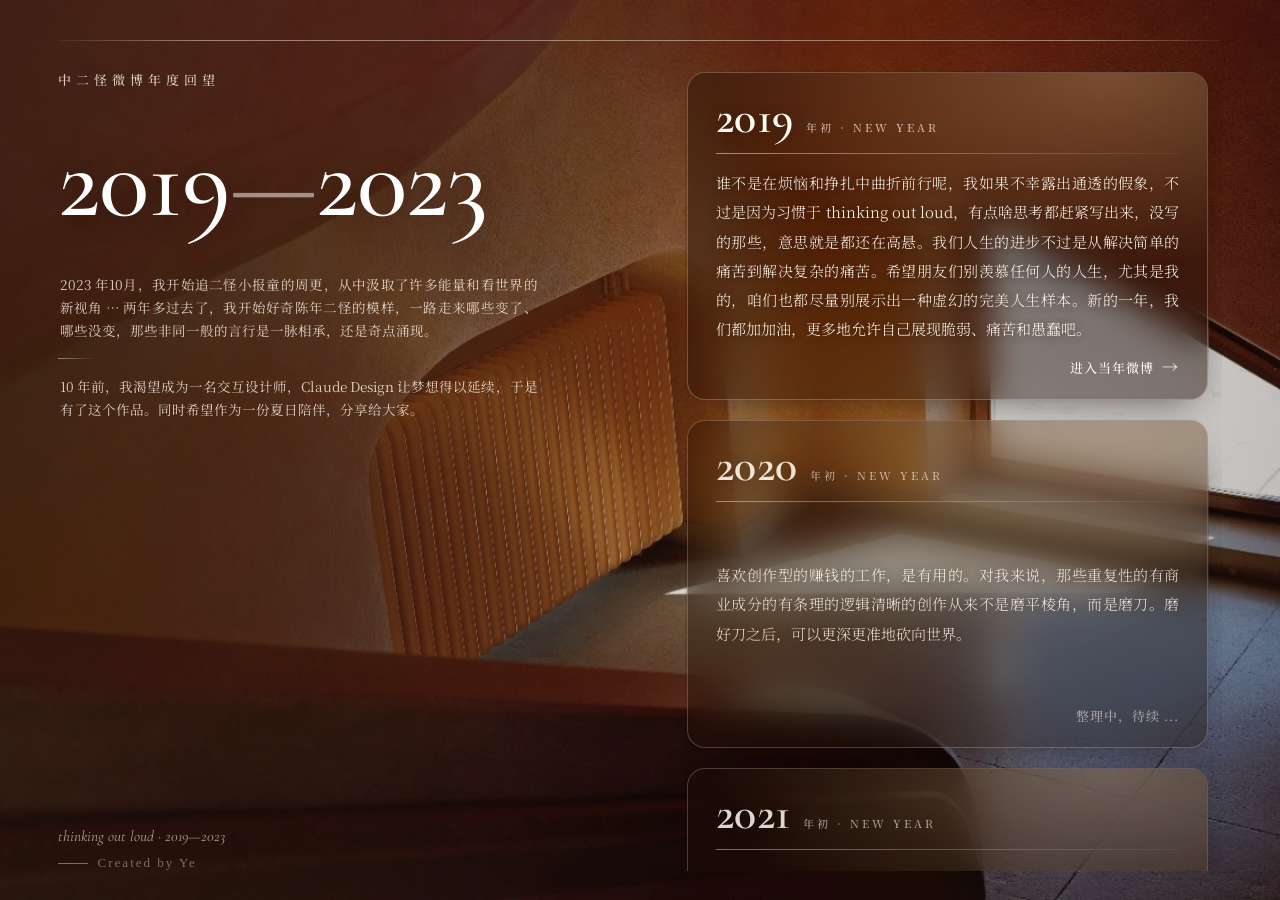
==== index.html @ c96b6d4a "refactor: 将 HTML 文件重命名为英文（兼容 GitHub Pages） 微博阅读页.html → detailbyy.html 微博年份选择首页.html → index.html  C" ====
<!DOCTYPE html>
<html>
<head>
<meta charset="utf-8">
<meta name="viewport" content="width=device-width, initial-scale=1">
<link rel="preconnect" href="https://fonts.googleapis.com">
<link rel="preconnect" href="https://fonts.gstatic.com" crossorigin="">
<link href="https://fonts.googleapis.com/css2?family=Cormorant+Garamond:ital,wght@0,400;0,500;0,600;1,500&family=Noto+Serif+SC:wght@300;400;500;600&display=swap" rel="stylesheet">
<style>
  html,body{margin:0;padding:0;height:100%;background:#3a2417;}
  *{box-sizing:border-box;}
  .yr-scroll::-webkit-scrollbar{width:7px;}
  .yr-scroll::-webkit-scrollbar-thumb{background:rgba(255,240,224,0.28);border-radius:5px;}
  .yr-scroll::-webkit-scrollbar-track{background:transparent;}
  .yr-scroll{scrollbar-width:thin;scrollbar-color:rgba(255,240,224,0.28) transparent;}
  @keyframes yrBreathe{0%,100%{opacity:.28;}50%{opacity:.62;}}
  @keyframes yrCardIn{from{opacity:0;transform:translateY(18px);}to{opacity:1;transform:translateY(0);}}
</style>
</head>
<body>
<div id="root" style="position:fixed; inset:0; overflow:hidden; font-family:'Noto Serif SC',serif; background:#3a2417;"></div>

<script>
(function() {
  const data = [
    { year: '2019', text: '谁不是在烦恼和挣扎中曲折前行呢，我如果不幸露出通透的假象，不过是因为习惯于 thinking out loud，有点啥思考都赶紧写出来，没写的那些，意思就是都还在高悬。我们人生的进步不过是从解决简单的痛苦到解决复杂的痛苦。希望朋友们别羡慕任何人的人生，尤其是我的，咱们也都尽量别展示出一种虚幻的完美人生样本。新的一年，我们都加加油，更多地允许自己展现脆弱、痛苦和愚蠢吧。' },
    { year: '2020', text: '喜欢创作型的赚钱的工作，是有用的。对我来说，那些重复性的有商业成分的有条理的逻辑清晰的创作从来不是磨平棱角，而是磨刀。磨好刀之后，可以更深更准地砍向世界。' },
    { year: '2021', text: '新年愿望是多做一些无人在意的事情吧，主流太无趣了，得往边缘里退一退。主流是个奖杯，拿完了就完了，但是搞创作是一辈子的事儿，眼睛一直盯着奖杯还玩啥呀' },
    { year: '2022', text: '任何关系健康的基础都是「我有很多自己的事情要忙」。在今天这样人情繁杂的时刻，不必被任何关系牵动、捆绑，先护佑自己的心，送给朋友们。' },
    { year: '2023', text: '书和电影现在很难带给我什么极致体验了，那些对现在的我来说都是有点降维的世界。我更喜欢感受真实的人，握手以及拥抱，尴尬或是沉默，爱别离与求不得。仍然会像年轻时那样大量地读、敏锐地感受，但那些遥远的灵魂，确实走不进我心里更深的地方了。我关心的是我能一起滑冰、打到耳光或亲吻一会儿的人类' },
  ];
  const reader = encodeURI('detailbyy.html');

  function isMobile() { return window.innerWidth <= 640; }

  function getVals() {
    const mobile = isMobile();
    return {
      leftDisplay: mobile ? 'none' : 'flex',
      mobileHeaderDisplay: mobile ? 'flex' : 'none',
      cardColWidth: mobile ? '100%' : 'clamp(380px,42vw,600px)',
      cardColPad: mobile ? '2px 2px 8px' : '2px 14px 2px 2px',
      hairlineMargin: mobile ? '14px' : '40px',
      bgPos: mobile ? '36% 42%' : 'center 42%',
      outerPad: mobile ? '0 18px' : '0 clamp(28px,4.5vw,76px)',
    };
  }

  function buildCards() {
    return data.map((d, i) => {
      const ready = d.year === '2019';
      return {
        year: d.year,
        text: d.text,
        ready,
        href: ready ? (reader + '?year=' + d.year) : null,
        footerText: ready ? '进入当年微博' : '整理中，待续 ...',
        footerColor: ready ? '#fffaf3' : 'rgba(255,244,230,0.6)',
        cardOpacity: ready ? '1' : '0.86',
        breatheDelay: (i * 0.9).toFixed(2) + 's',
      };
    });
  }

  function render() {
    const v = getVals();
    const cards = buildCards();
    const root = document.getElementById('root');

    root.innerHTML = `
      <div aria-hidden="true" style="position:absolute; inset:0; background-image:url('assets/bg-room.jpg'); background-size:cover; background-position:${v.bgPos};"></div>
      <div aria-hidden="true" style="position:absolute; inset:0; background:linear-gradient(100deg, rgba(36,20,11,0.62) 0%, rgba(36,20,11,0.34) 34%, rgba(36,20,11,0.10) 60%, rgba(36,20,11,0.30) 100%);"></div>

      <div style="position:absolute; inset:0; display:flex; flex-direction:column; padding:${v.outerPad};">

        <div style="height:1px; margin-top:${v.hairlineMargin}; background:linear-gradient(90deg, rgba(255,244,230,0.05), rgba(255,244,230,0.45) 12%, rgba(255,244,230,0.45) 88%, rgba(255,244,230,0.05));"></div>

        <div style="display:${v.mobileHeaderDisplay}; flex-direction:column; align-items:center; padding:clamp(18px,3.5vh,30px) 0 clamp(10px,2vh,16px); text-align:center; gap:5px;">
          <div style="font-family:'Noto Serif SC',serif; font-weight:500; font-size:20px; letter-spacing:3px; color:#fdf3e8;">二怪微博年度回顾</div>
          <div style="font-family:'Cormorant Garamond',serif; font-style:italic; font-size:13.5px; letter-spacing:1px; color:rgba(253,243,232,0.58);">Created by Ye</div>
        </div>

        <div style="flex:1; min-height:0; display:flex; flex-direction:row; gap:clamp(24px,4vw,72px); padding:clamp(22px,3.2vh,40px) 0 clamp(24px,3.2vh,40px);">

          <div style="flex:1; min-width:0; display:${v.leftDisplay}; flex-direction:column; justify-content:space-between; color:#fdf3e8;">
            <div>
              <div style="font:500 13px 'Noto Serif SC',serif; letter-spacing:5px; color:rgba(253,243,232,0.82); text-transform:uppercase;">中二怪微博年度回望</div>
              <div style="margin-top:clamp(20px,5vh,56px); font-family:'Cormorant Garamond',serif; font-weight:500; font-size:clamp(56px,8.2vw,128px); line-height:0.92; letter-spacing:-1px; color:#fff; text-shadow:0 2px 30px rgba(20,10,4,0.35);">2019<span style="opacity:0.5;">—</span>2023</div>
              <div style="margin-top:clamp(28px,4.5vh,56px); max-width:392px; display:flex; flex-direction:column; gap:14px;">
                <p style="margin: 0; font-weight: 400; font-size: 13.5px; line-height: 1.7; color: #FDF3E8D1; text-wrap: pretty; text-align: justify; font-family: Noto Serif SC; width: 478px; margin-top: 2px; margin-right: 2px; margin-bottom: 2px; margin-left: 2px">2023 年10月，我开始追二怪小报童的周更，从中汲取了许多能量和看世界的新视角 … 两年多过去了，我开始好奇陈年二怪的模样，一路走来哪些变了、哪些没变，那些非同一般的言行是一脉相承，还是奇点涌现。</p>
                <div aria-hidden="true" style="width:34px; height:1px; background:linear-gradient(90deg, rgba(253,243,232,0.45), rgba(253,243,232,0.05));"></div>
                <p style="margin: 0; font-weight: 400; font-size: 13.5px; line-height: 1.7; color: #FDF3E8D1; text-wrap: pretty; text-align: justify; font-family: Noto Serif SC; width: 478px; margin-top: 2px; margin-right: 2px; margin-bottom: 2px; margin-left: 2px">10 年前，我渴望成为一名交互设计师，Claude Design 让梦想得以延续，于是有了这个作品。同时希望作为一份夏日陪伴，分享给大家。</p>
              </div>
            </div>
            <div style="display:flex; flex-direction:column; gap:10px;">
              <div style="font-family:'Cormorant Garamond',serif; font-style:italic; font-size:clamp(15px,1.2vw,18px); color:rgba(253,243,232,0.62);">thinking out loud · 2019—2023</div>
              <div aria-hidden="true" style="display:flex; align-items:center; gap:10px; color:rgba(253,243,232,0.40); font-size:13px; letter-spacing:2px;">
                <span style="display:inline-block; width:30px; height:1px; background:rgba(253,243,232,0.4);"></span>
                <span style="font-family: Georgia; font-weight: 500">Created by Ye</span>
              </div>
            </div>
          </div>

          <div class="yr-scroll" id="cardCol" style="width:${v.cardColWidth}; flex-shrink:0; overflow-y:auto; padding:${v.cardColPad}; display:flex; flex-direction:column; gap:20px;">
            ${cards.map(y => `
              <a ${y.href ? `href="${y.href}"` : ''} class="yr-card" data-yrcard="1" style="position:relative; display:block; flex-shrink:0; border-radius:18px; overflow:hidden; text-decoration:none; border:1px solid rgba(255,238,220,0.26); background:rgba(34,18,10,0.46); box-shadow:0 14px 38px -18px rgba(20,10,4,0.7); -webkit-backdrop-filter:blur(18px) saturate(118%); backdrop-filter:blur(18px) saturate(118%); transform:translateY(0); transition:transform .42s cubic-bezier(.2,.8,.25,1), box-shadow .42s ease, background-color .42s ease, border-color .42s ease, opacity .42s ease; opacity:${y.cardOpacity}; cursor:${y.href ? 'pointer' : 'default'};">
                <div aria-hidden="true" style="position:absolute; inset:0; pointer-events:none; background:radial-gradient(125% 95% at 82% 0%, rgba(255,206,140,0.30), rgba(255,206,140,0) 62%); animation:yrBreathe 7s ease-in-out infinite; animation-delay:${y.breatheDelay};"></div>
                <div style="position:relative; height:100%; display:flex; flex-direction:column; padding:24px 28px 22px;">
                  <div style="display:flex; align-items:baseline; gap:12px; flex-shrink:0;">
                    <div style="font-family:'Cormorant Garamond',serif; font-weight:600; font-size:46px; line-height:0.9; color:#fffaf3; letter-spacing:0.5px; text-shadow:0 1px 14px rgba(28,14,6,0.4);">${y.year}</div>
                    <div style="font:500 11px 'Noto Serif SC',serif; letter-spacing:3px; color:rgba(255,247,236,0.7);">年初 · NEW YEAR</div>
                  </div>
                  <div style="height:1px; margin:15px 0 14px; background:linear-gradient(90deg, rgba(255,246,234,0.5), rgba(255,246,234,0.05)); flex-shrink:0;"></div>
                  <div style="flex: 1; min-height: 0; display: flex; flex-direction: column; justify-content: center; font-weight: 300; font-size: 15px; line-height: 1.95; color: #fdf2e6; text-wrap: pretty; text-shadow: 0 1px 10px rgba(28,14,6,0.45); text-align: justify">${y.text}</div>
                  <div style="flex-shrink:0; margin-top:14px; display:flex; align-items:center; justify-content:flex-end; gap:8px; font:500 13px 'Noto Serif SC',serif; letter-spacing:1px; color:${y.footerColor};">
                    <span>${y.footerText}</span>
                    ${y.ready ? '<span style="font-size:16px; line-height:1;">→</span>' : ''}
                  </div>
                </div>
              </a>
            `).join('')}
          </div>

        </div>
      </div>
    `;

    equalizeCards();
    setupHover();
  }

  function equalizeCards() {
    const cards = [...document.querySelectorAll('[data-yrcard]')];
    if (!cards.length) return;
    cards.forEach(c => { c.style.height = 'auto'; });
    requestAnimationFrame(() => {
      let max = 0;
      cards.forEach(c => { max = Math.max(max, c.offsetHeight); });
      cards.forEach(c => { c.style.height = max + 'px'; });
    });
  }

  function setupHover() {
    document.querySelectorAll('.yr-card').forEach(card => {
      if (!card.href) return;
      card.addEventListener('mouseenter', () => {
        card.style.transform = 'translateY(-6px)';
        card.style.background = 'rgba(46,25,14,0.62)';
        card.style.borderColor = 'rgba(255,238,220,0.55)';
        card.style.boxShadow = '0 26px 54px -20px rgba(20,10,4,0.72)';
      });
      card.addEventListener('mouseleave', () => {
        card.style.transform = 'translateY(0)';
        card.style.background = 'rgba(34,18,10,0.46)';
        card.style.borderColor = 'rgba(255,238,220,0.26)';
        card.style.boxShadow = '0 14px 38px -18px rgba(20,10,4,0.7)';
      });
    });
  }

  render();

  let resizeT;
  window.addEventListener('resize', () => {
    clearTimeout(resizeT);
    resizeT = setTimeout(() => {
      render();
    }, 80);
  });

  if (document.fonts && document.fonts.ready) {
    document.fonts.ready.then(() => equalizeCards());
  }
  setTimeout(() => equalizeCards(), 250);
})();
</script>
</body>
</html>
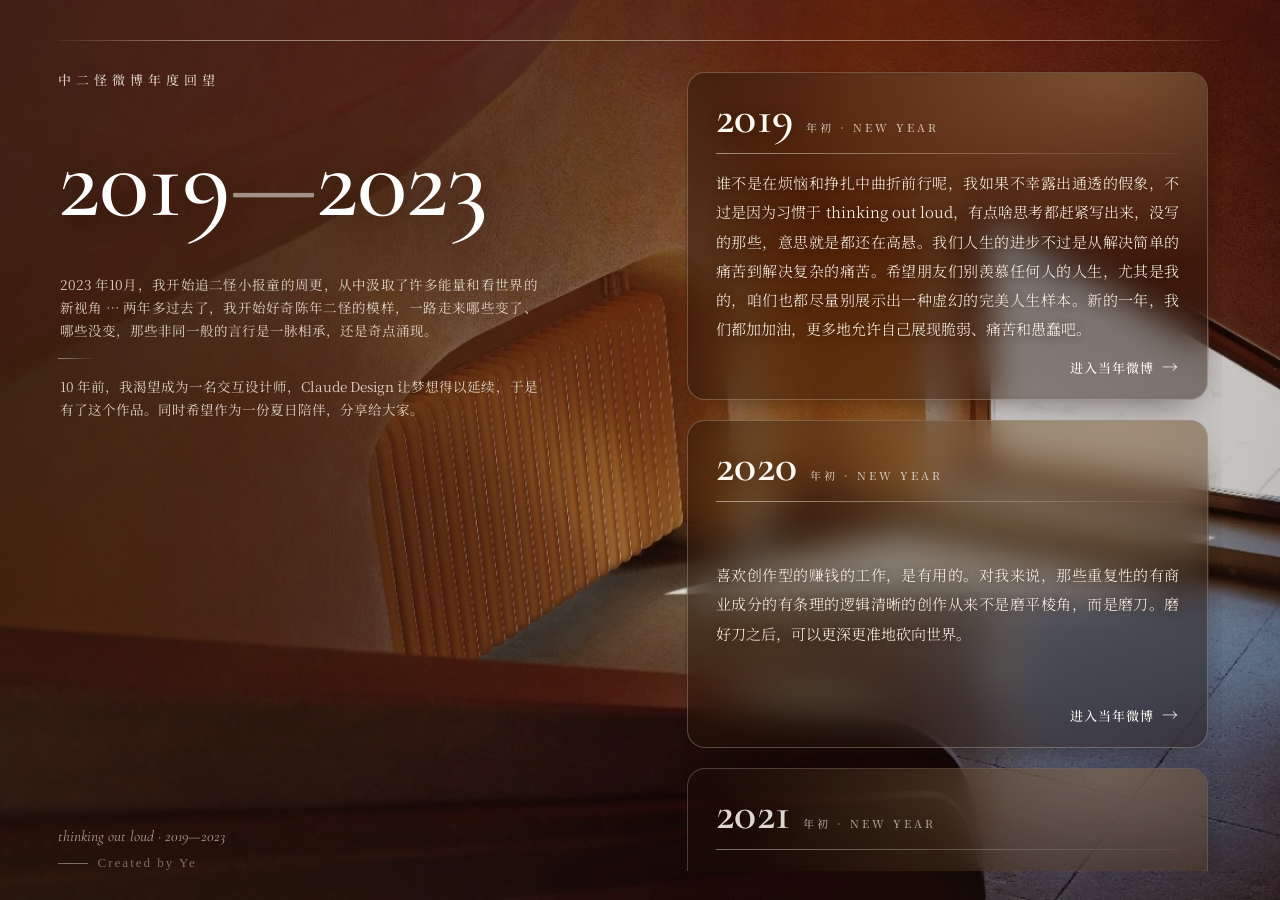
==== commit 1d10b1d0: "feat: 新增 2020 年微博数据及前端展示 - 添加 2020 全年微博数据（289 条，12 个月，53 条含图） - 添加 2020 年图片（webp 格式）及 2019 年 12 月补充图" ====
--- a/index.html
+++ b/index.html
@@ -48,7 +48,7 @@
 
   function buildCards() {
     return data.map((d, i) => {
-      const ready = d.year === '2019';
+      const ready = d.year === '2019' || d.year === '2020';
       return {
         year: d.year,
         text: d.text,
@@ -87,9 +87,9 @@
               <div style="font:500 13px 'Noto Serif SC',serif; letter-spacing:5px; color:rgba(253,243,232,0.82); text-transform:uppercase;">中二怪微博年度回望</div>
               <div style="margin-top:clamp(20px,5vh,56px); font-family:'Cormorant Garamond',serif; font-weight:500; font-size:clamp(56px,8.2vw,128px); line-height:0.92; letter-spacing:-1px; color:#fff; text-shadow:0 2px 30px rgba(20,10,4,0.35);">2019<span style="opacity:0.5;">—</span>2023</div>
               <div style="margin-top:clamp(28px,4.5vh,56px); max-width:392px; display:flex; flex-direction:column; gap:14px;">
-                <p style="margin: 0; font-weight: 400; font-size: 13.5px; line-height: 1.7; color: #FDF3E8D1; text-wrap: pretty; text-align: justify; font-family: Noto Serif SC; width: 478px; margin-top: 2px; margin-right: 2px; margin-bottom: 2px; margin-left: 2px">2023 年10月，我开始追二怪小报童的周更，从中汲取了许多能量和看世界的新视角 … 两年多过去了，我开始好奇陈年二怪的模样，一路走来哪些变了、哪些没变，那些非同一般的言行是一脉相承，还是奇点涌现。</p>
+                <p style="margin: 0; font-weight: 400; font-size: 13.5px; line-height: 1.7; color: #FDF3E8D1; text-wrap: pretty; text-align: justify; font-family: Noto Serif SC; width: 478px; margin-top: 2px; margin-right: 2px; margin-bottom: 2px; margin-left: 2px;">2023 年10月，我开始追二怪小报童的周更，从中汲取了许多能量和看世界的新视角 … 两年多过去了，我开始好奇陈年二怪的模样，一路走来哪些变了、哪些没变，那些非同一般的言行是一脉相承，还是奇点涌现。</p>
                 <div aria-hidden="true" style="width:34px; height:1px; background:linear-gradient(90deg, rgba(253,243,232,0.45), rgba(253,243,232,0.05));"></div>
-                <p style="margin: 0; font-weight: 400; font-size: 13.5px; line-height: 1.7; color: #FDF3E8D1; text-wrap: pretty; text-align: justify; font-family: Noto Serif SC; width: 478px; margin-top: 2px; margin-right: 2px; margin-bottom: 2px; margin-left: 2px">10 年前，我渴望成为一名交互设计师，Claude Design 让梦想得以延续，于是有了这个作品。同时希望作为一份夏日陪伴，分享给大家。</p>
+                <p style="margin: 0; font-weight: 400; font-size: 13.5px; line-height: 1.7; color: #FDF3E8D1; text-wrap: pretty; text-align: justify; font-family: Noto Serif SC; width: 478px; margin-top: 2px; margin-right: 2px; margin-bottom: 2px; margin-left: 2px;">10 年前，我渴望成为一名交互设计师，Claude Design 让梦想得以延续，于是有了这个作品。同时希望作为一份夏日陪伴，分享给大家。</p>
               </div>
             </div>
             <div style="display:flex; flex-direction:column; gap:10px;">
